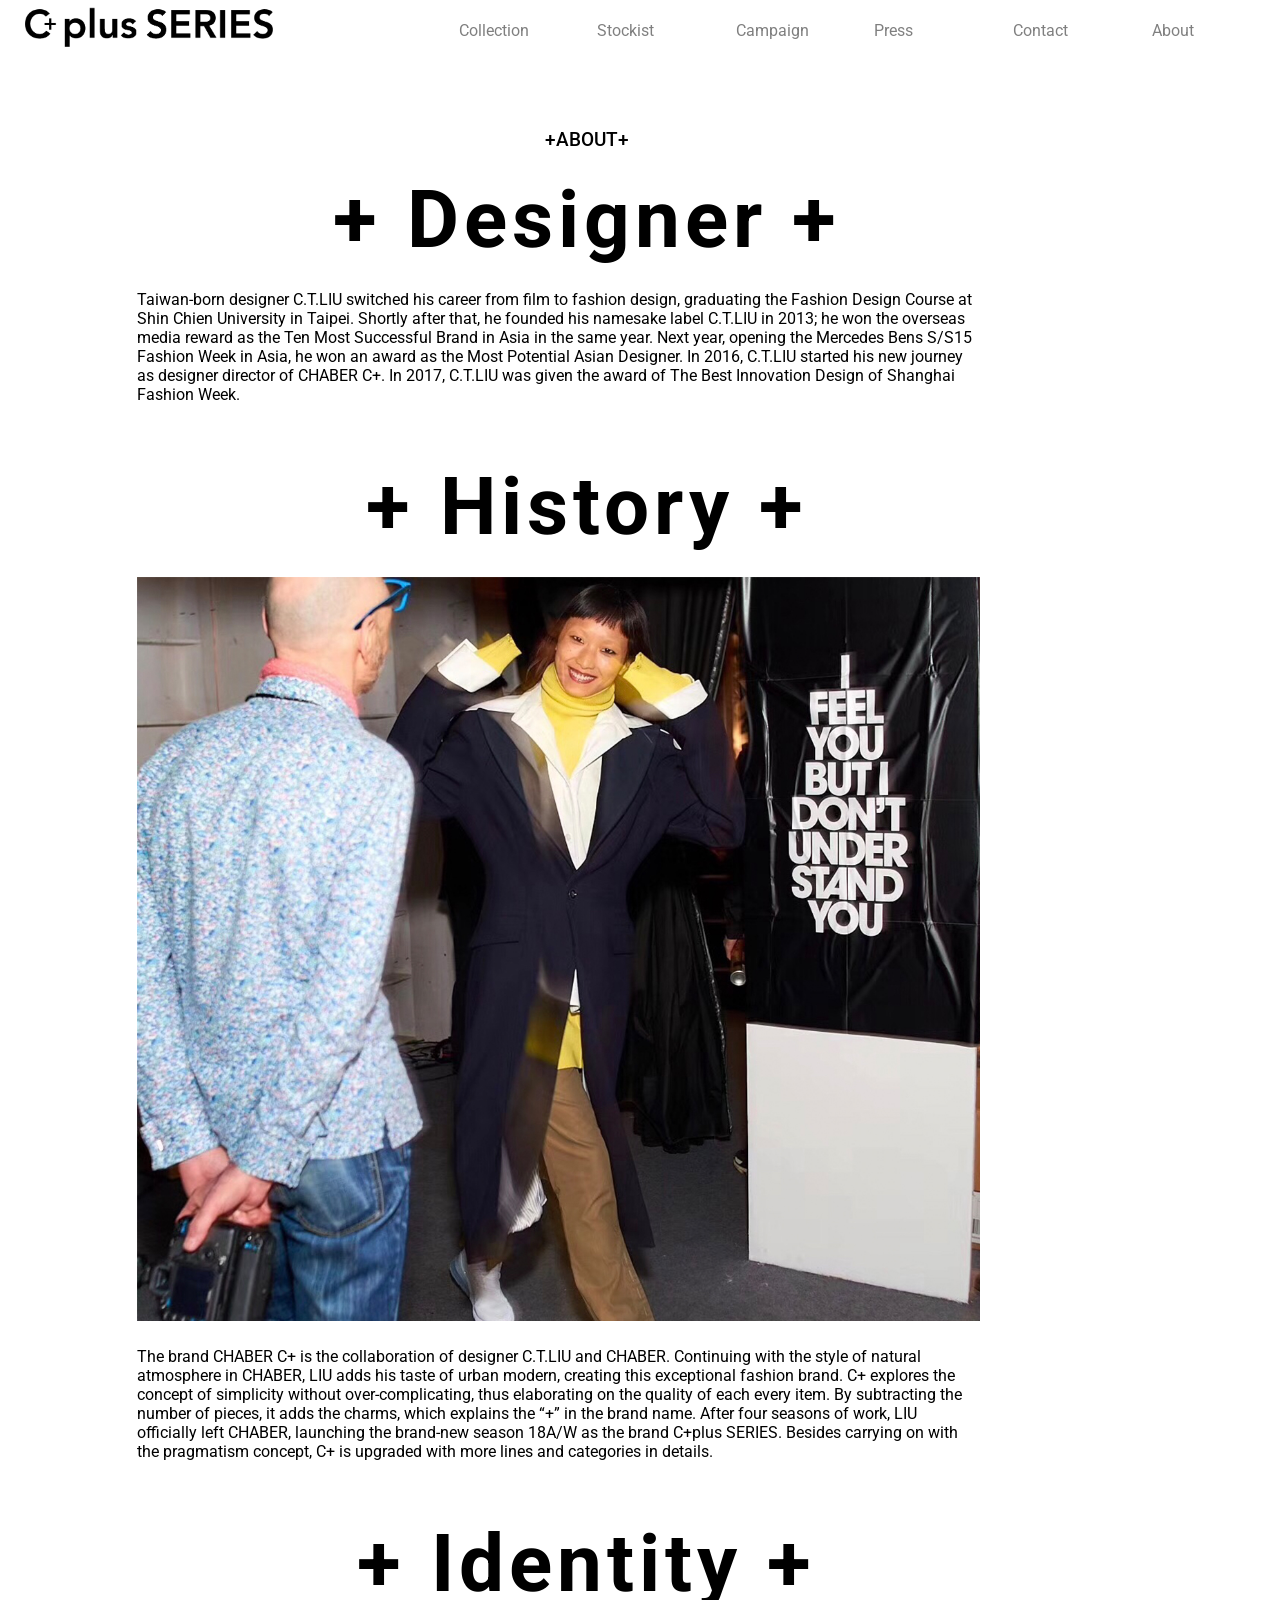
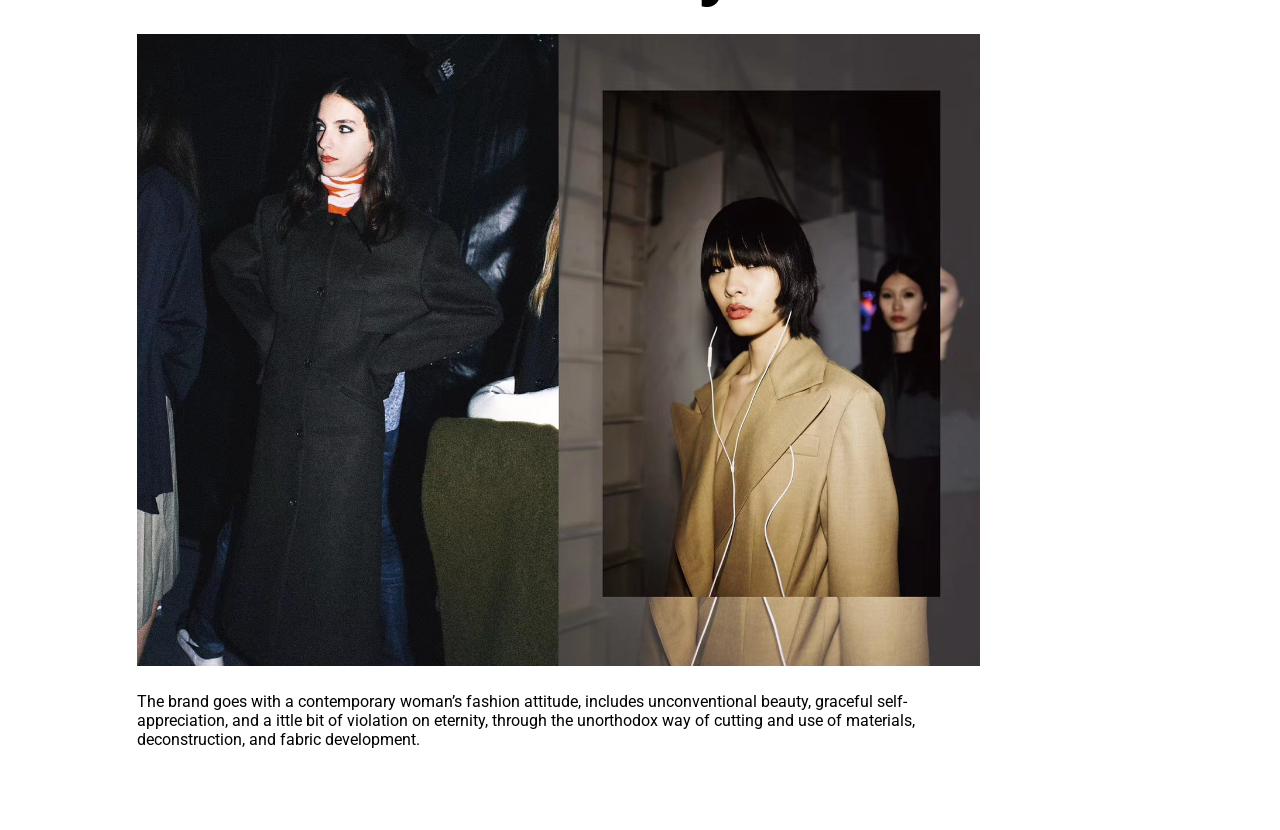
==== about.html @ 0f1c8e81 "0908 new repo" ====
<!doctype html>
<html lang="en">
<head>
  <title>c+plus Series</title>
  <link rel="icon" href="img/icon.png">
  <meta charset="utf-8">
  <meta name="viewport" content="width=device-width">
  <link rel="stylesheet" href="style-about.css">
  <script src="https://code.jquery.com/jquery-3.5.1.js" integrity="sha256-QWo7LDvxbWT2tbbQ97B53yJnYU3WhH/C8ycbRAkjPDc=" crossorigin="anonymous"></script>
  <link href="https://fonts.googleapis.com/css?family=Roboto:300,300i,400,400i,500,500i,700,700i,900,900i" rel="stylesheet">
  <script type="text/javascript" src="script-about.js"></script>
</head>

<body>
  <div class="topbar">
    <div class="col-4">
      <a href="index.html"><img id="logo" src="img/logo.png"></a>
    </div>
    <div class="col-1 collection">
      <a id="collection">Collection</a>
    <div class="dropdown1">
    <ul id="dd1">
      <li class="ddtag"><a href="animation.html">runway</a></li>
      <li class="ddtag"><a href="video.html">video</a></li>
      <li class="ddtag"><a href="lookbook.html">lookbook</a></li>
    </ul>
    </div>
    </div>
    <div class="col-1 topelement">
      <a href="stockist.html" id="stockist">Stockist</a>
    </div>
    <div class="col-1 topelement">
      <a href="campaign.html"id="campaign">Campaign</a>
    </div>
    <div class="col-1 topelement">
      <a href="press.html"id="press">Press</a>
    </div>
    <div class="col-1 topelement">
      <a href="contact.html"id="contact">Contact</a>
    </div>
    <div class="col-1 topelement">
      <a href="about.html"id="about">About</a>
    </div>
  </div>
  <!-- <div class="taglist">
    <ul id="tags">
    </ul>
  </div> -->

  <div class="content col-11">
    <div class="contactemail">
    <p id="maintitle">+ABOUT+</p>
    <p id="sectitle">+ Designer +</p>
    <p id="info">
      Taiwan-born designer C.T.LIU switched his career from film to fashion design,
      graduating the Fashion Design Course at Shin Chien University in Taipei.
      Shortly after that, he founded his namesake label C.T.LIU in 2013;
      he won the overseas media reward as the Ten Most Successful Brand in Asia in the same year.
      Next year, opening the Mercedes Bens S/S15 Fashion Week in Asia, he won an award as the Most Potential Asian Designer.
      In 2016, C.T.LIU started his new journey as designer director of CHABER C+.
      In 2017, C.T.LIU was given the award of The Best Innovation Design of Shanghai Fashion Week.
    </p>
    </div>
    <div class="contactemail">
    <p id="sectitle">+ History +</p>
    <img src="img/2-1.JPG">
    <p id="info">
      The brand CHABER C+ is the collaboration of designer C.T.LIU and CHABER.
      Continuing with the style of natural atmosphere in CHABER, LIU adds his taste of urban modern, creating this exceptional fashion brand.
      C+ explores the concept of simplicity without over-complicating, thus elaborating on the quality of each every item.
      By subtracting the number of pieces, it adds the charms, which explains the “+” in the brand name.
      After four seasons of work, LIU officially left CHABER, launching the brand-new season 18A/W as the brand C+plus SERIES.
      Besides carrying on with the pragmatism concept, C+ is upgraded with more lines and categories in details.
    </p>
  </div>
  <div class="contactemail">
  <p id="sectitle">+ Identity +</p>
  <img src="img/1-2.JPG">
  <p id="info">
     The brand goes with a contemporary woman’s fashion attitude, includes unconventional beauty, graceful self-appreciation,
     and a ittle bit of violation on eternity, through the unorthodox way of cutting and use of materials, deconstruction,
     and fabric development.
  </p>
</div>

  </div>

</body>
</html>
---- style-about.css ----
*{
  border: 0;
  margin: 0;
  padding: 0;
  box-sizing:border-box;
}
body{
font-family: 'Roboto', sans-serif;
}
@font-face {
    font-family: 'new_ciclefina';
    src: url('New_Cicle_Fina-webfont.eot');
    src: url('New_Cicle_Fina-webfont.eot?#iefix') format('embedded-opentype'),
         url('New_Cicle_Fina-webfont.woff2') format('woff2'),
         url('New_Cicle_Fina-webfont.woff') format('woff'),
         url('New_Cicle_Fina-webfont.ttf') format('truetype'),
         url('New_Cicle_Fina-webfont.svg#new_ciclefina') format('svg');
    font-weight: normal;
    font-style: normal;

}


@media screen {
.col-1 {width: 8.33%;}
.col-2 {width: 16.66%;}
.col-3 {width: 25%;}
.col-4 {width: 33.33%;}
.col-5 {width: 41.66%;}
.col-6 {width: 50%;}
.col-7 {width: 58.33%;}
.col-8 {width: 66.66%;}
.col-9 {width: 75%;}
.col-10 {width: 83.33%;}
.col-11 {width: 91.66%;}
.col-12 {width: 100%;}
.col-0 {width: 4.16%;}
[class*="col-"] {
    float: left;
    padding: 25px;
    /*border: 1px dashed rgba(255,0,0,0.3);*/
    height:100%;
    /*display: inline-block;*/
}

@-webkit-keyframes opacitychange1
{
from {opacity: 0;}
to {opacity: 1;}
}
@-webkit-keyframes opacitychange2
{
from {opacity: 0;}
to {opacity: .5;}
}
@-webkit-keyframes opacitychange3
{
from {opacity: 0;}
to {opacity: .8;}
}

.changeColor {
   background-color: white;
   transition: .5s all;
}

.topbar{
  position: fixed;
  width:100%;
  height:8%;
  z-index: 600;

}
.topbar a{
  /* font-family: 'new_ciclefina'; */
  font-size: 100%;
  text-decoration: none;
  color:black;
  position: fixed;
  transform: translateY(-40%);
}

.collection{
  width: 8.33%;
  padding-left:0;
  padding-right:0;
  margin-top: .35%;
  margin-left: 2.5%;
  text-align: left;
}

#collection{
    opacity:0.5;
   -webkit-animation: opacitychange2 4s;
}
#collection:hover{
    cursor: pointer;
    opacity: 1;
    font-size: 110%;
}

.dropdown1{
  z-index: 503;
  background-color: white;
  width: 120%;
  padding-top: 15%;
  padding-bottom: 0;
  padding-left: 10%;
  margin-top: 8%;
  opacity: 0.8;
  -webkit-animation: opacitychange3 1.5s;
}

.dropdown1 li{
  list-style-type:none;
  list-style-image: url(img/plus2.png);
  line-height: 2;
}

#dd1 a{
  font-weight: 300;
  font-size: 90%;
  color:black;
  float: left;
  opacity:1;
}
#dd1 a:hover{
  font-size:100%;
  opacity:1;
}

.topelement{
  width: 8.33%;
  padding-left:0;
  padding-right:0;
  margin-top: .35%;
  margin-left: 2.5%;
  text-align: left;
  opacity:0.5;
  -webkit-animation: opacitychange2 4s;
}

.topelement:hover{
  cursor: pointer;
  opacity: 1;
  font-size: 110%;
}
#logo{
  z-index: 502;
  width:33.33%;
  -webkit-animation: opacitychange1 2s;
}

.content{
  padding-top: 10%;
  z-index: -480;
  -webkit-animation: opacitychange1 1s;
}
.content img{
  width: 75%;
  margin-left: 10%;
  margin-bottom: 2%;
}
#maintitle{
  text-align: center;
  font-size:120%;
  font-weight: 500;
  margin-bottom: 2%;
}
#sectitle{
  text-align: center;
  font-size:500%;
  font-weight: 700;
  letter-spacing: 5px;
  margin-bottom: 2%;
}
#info{
  margin-bottom: 5%;
  padding-left: 10%;
  padding-right: 15%;
}
#info p{
  text-align: left;
  font-size: 100%;
  color:red;
  font-weight: 400;
}

.contactemail{
  margin-bottom:5%;
}
/* .topbar a:hover{
  border-bottom: 4px solid red;
  cursor:pointer;
} */

/* .gifs img:hover{
-webkit-filter: drop-shadow(0px 0px 3px blue);
filter: drop-shadow(0px 0px 3px blue);
} */


/* .taglist{
  z-index: 504;
  height: 100%;
}
.taglist a:hover{
  cursor: pointer;
}
.taglist{
  position: fixed;
  padding-right:28%;
  transform: translateX(95%);
  margin-top: 25%;
}

.taglist li{
  margin-bottom: 1%;
  list-style: none;
  opacity:0.2;
}

.taglist li:hover{
  opacity:1;
}
.social{
  width:2.8%;
} */
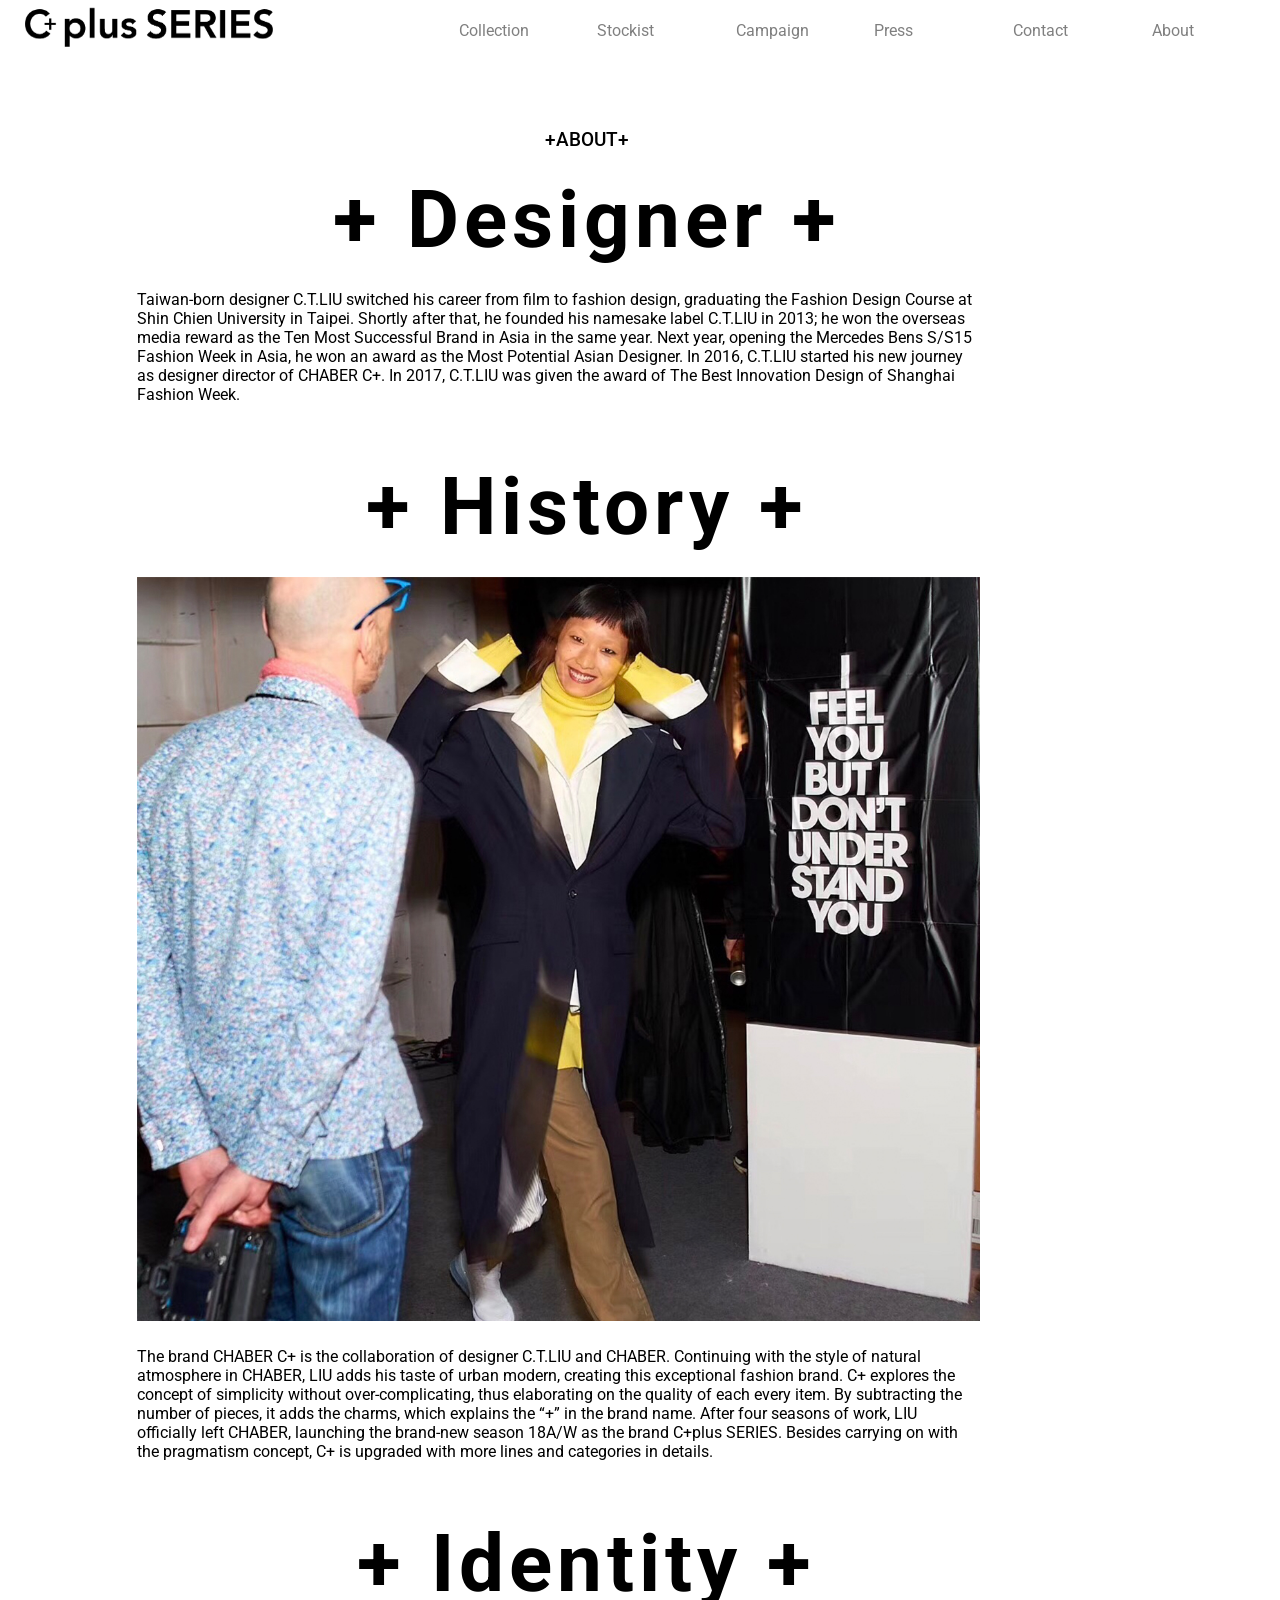
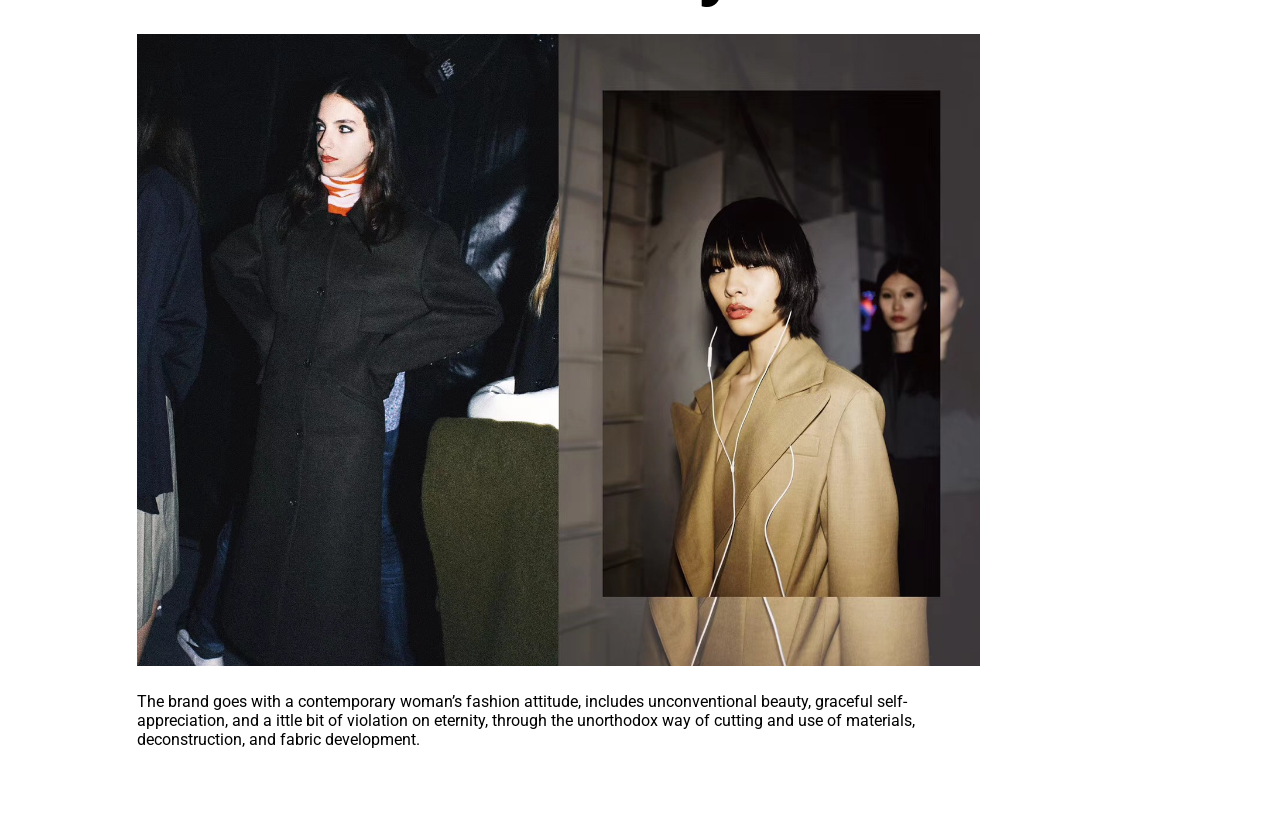
==== commit c7aeb798: "0918-21SS image update" ====
--- a/about.html
+++ b/about.html
@@ -6,7 +6,7 @@
   <meta charset="utf-8">
   <meta name="viewport" content="width=device-width">
   <link rel="stylesheet" href="style-about.css">
-  <script src="https://code.jquery.com/jquery-3.5.1.js" integrity="sha256-QWo7LDvxbWT2tbbQ97B53yJnYU3WhH/C8ycbRAkjPDc=" crossorigin="anonymous"></script>
+  <script src="jquery-3.5.1.min.js"></script>
   <link href="https://fonts.googleapis.com/css?family=Roboto:300,300i,400,400i,500,500i,700,700i,900,900i" rel="stylesheet">
   <script type="text/javascript" src="script-about.js"></script>
 </head>
--- a/style-about.css
+++ b/style-about.css
@@ -178,11 +178,10 @@
   margin-bottom: 5%;
   padding-left: 10%;
   padding-right: 15%;
+  text-decoration: center;
 }
 #info p{
-  text-align: left;
   font-size: 100%;
-  color:red;
   font-weight: 400;
 }
 
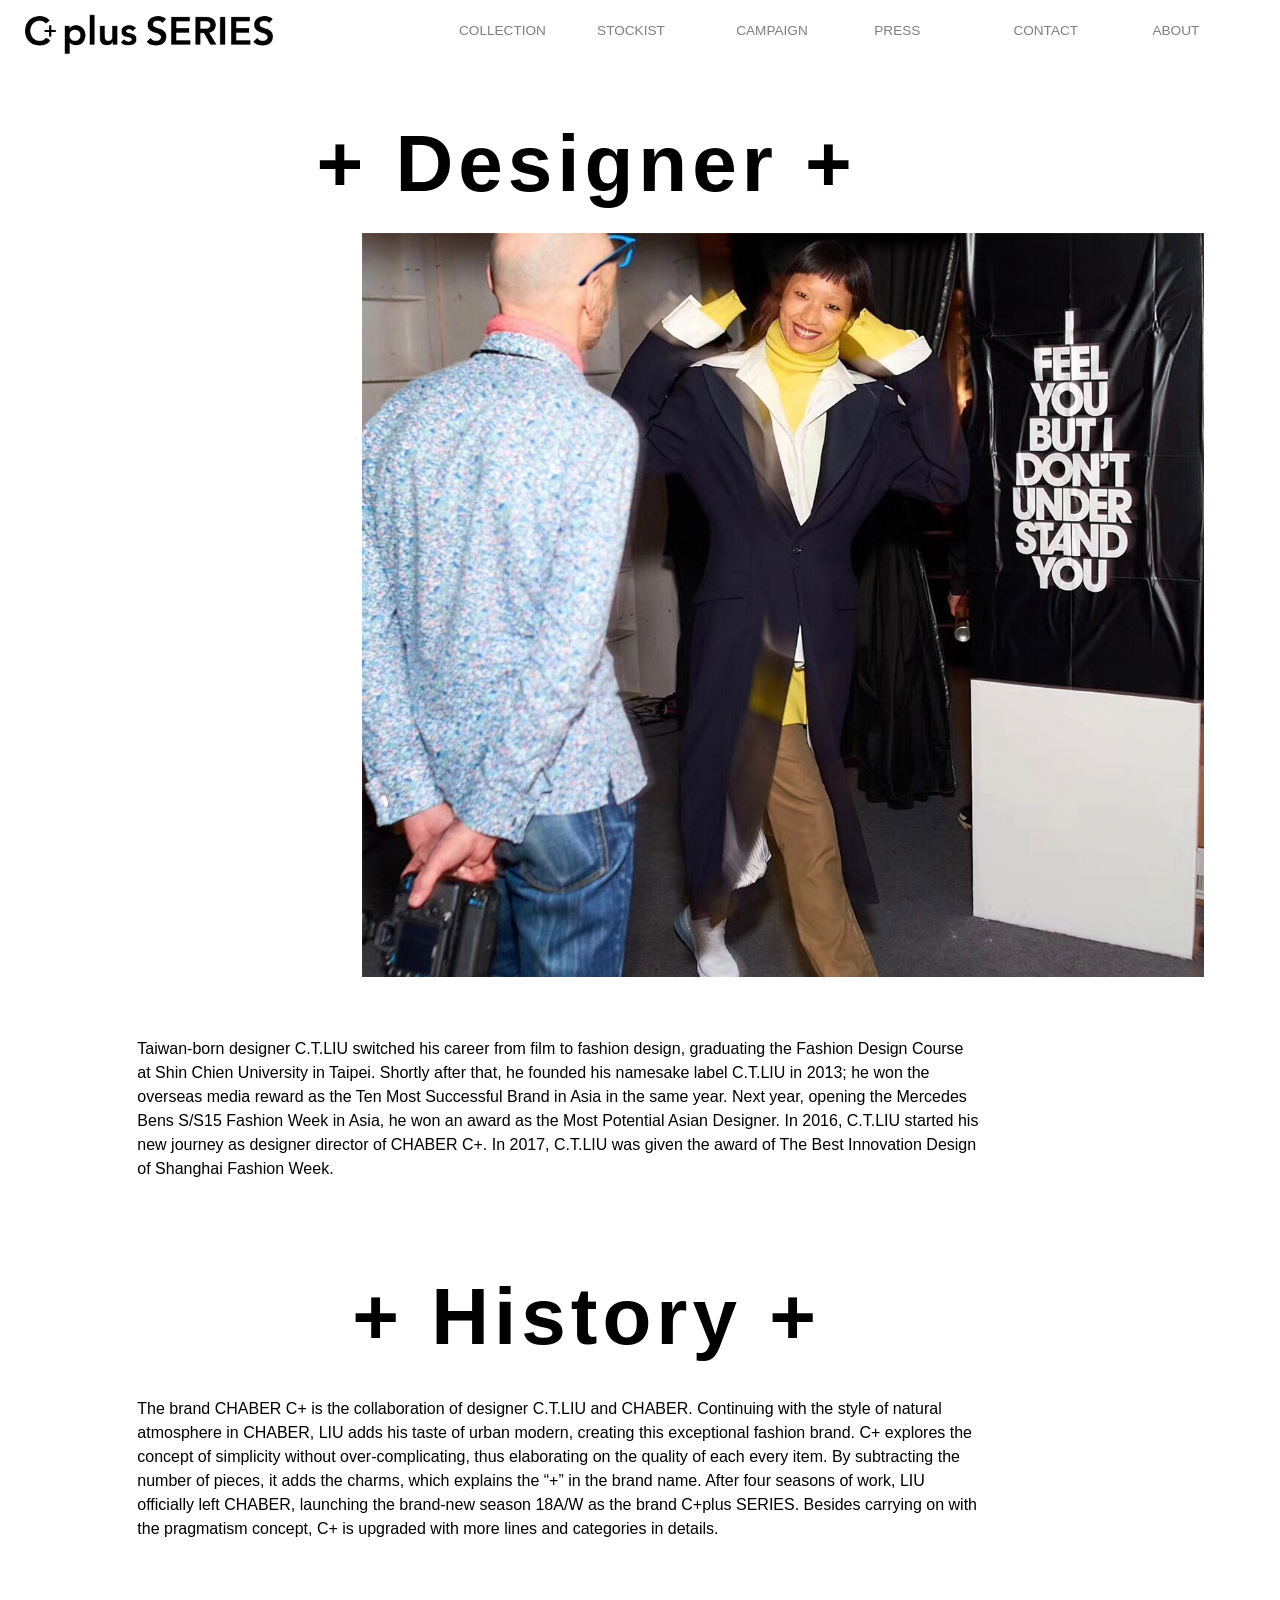
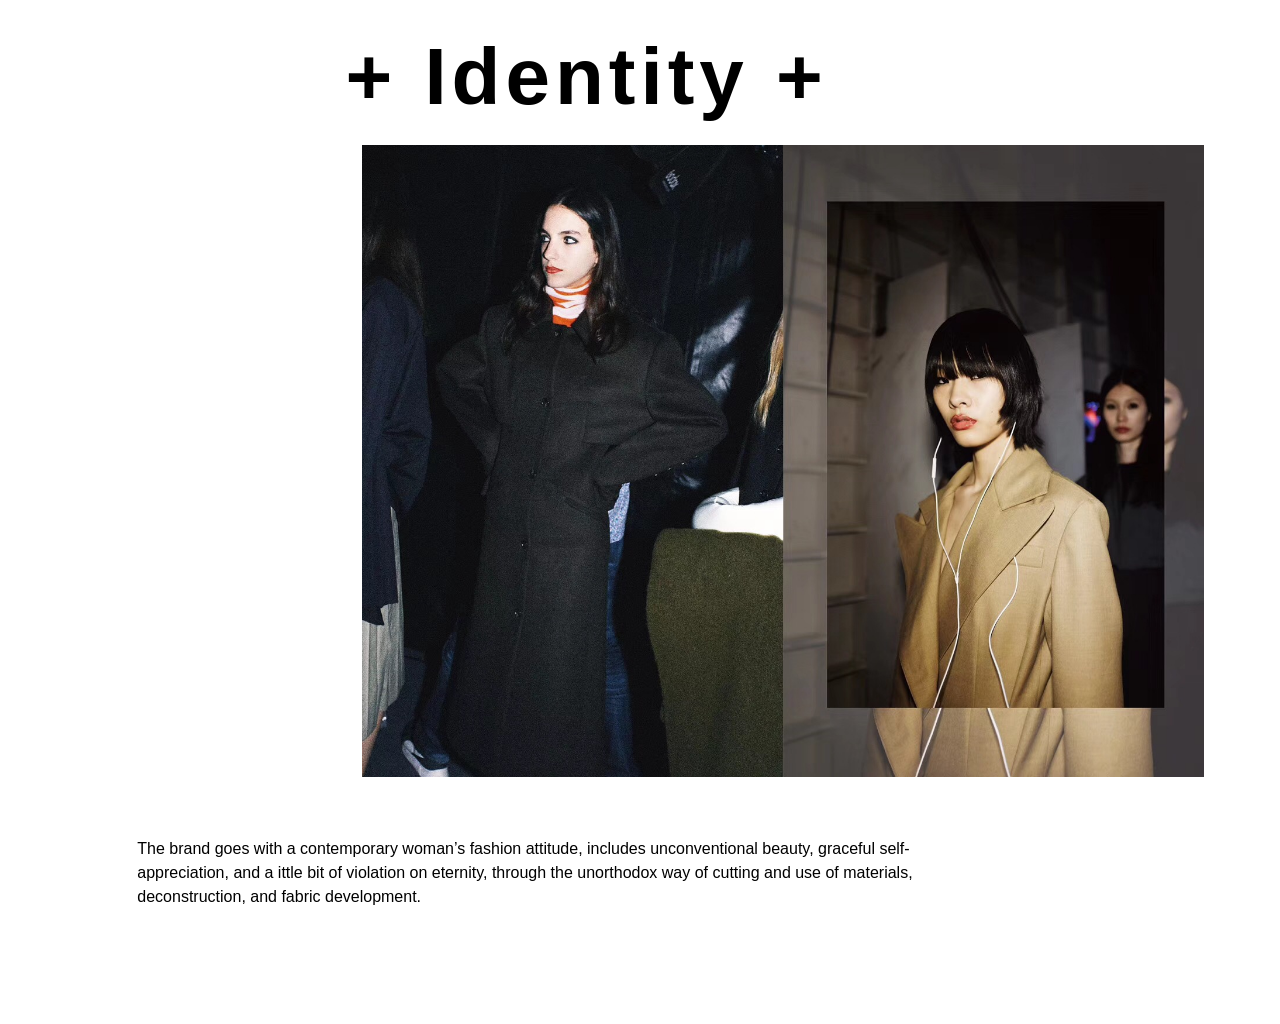
==== commit 6c596fea: "2021/09/08 update" ====
--- a/about.html
+++ b/about.html
@@ -7,7 +7,6 @@
   <meta name="viewport" content="width=device-width">
   <link rel="stylesheet" href="style-about.css">
   <script src="jquery-3.5.1.min.js"></script>
-  <link href="https://fonts.googleapis.com/css?family=Roboto:300,300i,400,400i,500,500i,700,700i,900,900i" rel="stylesheet">
   <script type="text/javascript" src="script-about.js"></script>
 </head>
 
@@ -17,7 +16,7 @@
       <a href="index.html"><img id="logo" src="img/logo.png"></a>
     </div>
     <div class="col-1 collection">
-      <a id="collection">Collection</a>
+      <a id="collection">COLLECTION</a>
     <div class="dropdown1">
     <ul id="dd1">
       <li class="ddtag"><a href="animation.html">runway</a></li>
@@ -27,19 +26,19 @@
     </div>
     </div>
     <div class="col-1 topelement">
-      <a href="stockist.html" id="stockist">Stockist</a>
+      <a href="stockist.html"id="stockist">STOCKIST</a>
     </div>
     <div class="col-1 topelement">
-      <a href="campaign.html"id="campaign">Campaign</a>
+      <a href="campaign.html"id="campaign">CAMPAIGN</a>
     </div>
     <div class="col-1 topelement">
-      <a href="press.html"id="press">Press</a>
+      <a href="press.html"id="press">PRESS</a>
     </div>
     <div class="col-1 topelement">
-      <a href="contact.html"id="contact">Contact</a>
+      <a href="contact.html"id="contact">CONTACT</a>
     </div>
     <div class="col-1 topelement">
-      <a href="about.html"id="about">About</a>
+      <a href="about.html"id="about">ABOUT</a>
     </div>
   </div>
   <!-- <div class="taglist">
@@ -49,8 +48,9 @@
 
   <div class="content col-11">
     <div class="contactemail">
-    <p id="maintitle">+ABOUT+</p>
+    <!-- <p id="maintitle">+ABOUT+</p> -->
     <p id="sectitle">+ Designer +</p>
+        <img src="img/2-1.JPG">
     <p id="info">
       Taiwan-born designer C.T.LIU switched his career from film to fashion design,
       graduating the Fashion Design Course at Shin Chien University in Taipei.
@@ -63,7 +63,6 @@
     </div>
     <div class="contactemail">
     <p id="sectitle">+ History +</p>
-    <img src="img/2-1.JPG">
     <p id="info">
       The brand CHABER C+ is the collaboration of designer C.T.LIU and CHABER.
       Continuing with the style of natural atmosphere in CHABER, LIU adds his taste of urban modern, creating this exceptional fashion brand.
--- a/style-about.css
+++ b/style-about.css
@@ -5,19 +5,21 @@
   box-sizing:border-box;
 }
 body{
-font-family: 'Roboto', sans-serif;
-}
+font-family: 'Montreal-medium', sans-serif;
+background-image: none;
+}
+
 @font-face {
-    font-family: 'new_ciclefina';
-    src: url('New_Cicle_Fina-webfont.eot');
-    src: url('New_Cicle_Fina-webfont.eot?#iefix') format('embedded-opentype'),
-         url('New_Cicle_Fina-webfont.woff2') format('woff2'),
-         url('New_Cicle_Fina-webfont.woff') format('woff'),
-         url('New_Cicle_Fina-webfont.ttf') format('truetype'),
-         url('New_Cicle_Fina-webfont.svg#new_ciclefina') format('svg');
-    font-weight: normal;
-    font-style: normal;
-
+  font-family: 'Montreal-regular';
+  src:
+    url('font/NeueMontreal-Regular.otf');
+    font-weight: regular;
+}
+@font-face {
+  font-family: 'Montreal-medium';
+  src:
+    url('font/NeueMontreal-medium.otf');
+    font-weight: ,medium;
 }
 
 
@@ -59,21 +61,18 @@
 to {opacity: .8;}
 }
 
-.changeColor {
-   background-color: white;
-   transition: .5s all;
-}
-
-.topbar{
-  position: fixed;
-  width:100%;
-  height:8%;
-  z-index: 600;
-
-}
+.welcome{
+  position: absolute;
+    top: 8%;
+    width: 100%;
+    height: 100%;
+    z-index: -500;
+    -webkit-animation: opacitychange1 2s;
+}
+/* .topbar */
+
 .topbar a{
-  /* font-family: 'new_ciclefina'; */
-  font-size: 100%;
+  font-size: .85em;
   text-decoration: none;
   color:black;
   position: fixed;
@@ -96,36 +95,31 @@
 #collection:hover{
     cursor: pointer;
     opacity: 1;
-    font-size: 110%;
+    font-size: .85em;
 }
 
 .dropdown1{
-  z-index: 503;
+  z-index: 505;
   background-color: white;
-  width: 120%;
-  padding-top: 15%;
-  padding-bottom: 0;
-  padding-left: 10%;
-  margin-top: 8%;
-  opacity: 0.8;
-  -webkit-animation: opacitychange3 1.5s;
+  position:fixed;
+  width: 200%;
+  padding-top: 1.5%;
+  padding-bottom: 1%;
+  padding-left: 5%;
+  margin-top: 2%;
+
 }
 
 .dropdown1 li{
   list-style-type:none;
-  list-style-image: url(img/plus2.png);
+  list-style-image: url(img/plus1.png);
   line-height: 2;
 }
 
 #dd1 a{
-  font-weight: 300;
-  font-size: 90%;
+  font-size: .85em;
   color:black;
   float: left;
-  opacity:1;
-}
-#dd1 a:hover{
-  font-size:100%;
   opacity:1;
 }
 
@@ -143,29 +137,26 @@
 .topelement:hover{
   cursor: pointer;
   opacity: 1;
-  font-size: 110%;
 }
 #logo{
   z-index: 502;
   width:33.33%;
+  margin-top:1.5%;
   -webkit-animation: opacitychange1 2s;
 }
-
 .content{
-  padding-top: 10%;
+  padding-top: 5%;
   z-index: -480;
   -webkit-animation: opacitychange1 1s;
 }
 .content img{
   width: 75%;
-  margin-left: 10%;
+  margin-left: 30%;
   margin-bottom: 2%;
 }
 #maintitle{
-  text-align: center;
-  font-size:120%;
-  font-weight: 500;
-  margin-bottom: 2%;
+  text-align: left;
+  font-size:1em;
 }
 #sectitle{
   text-align: center;
@@ -175,14 +166,13 @@
   margin-bottom: 2%;
 }
 #info{
-  margin-bottom: 5%;
+  margin-bottom: 8%;
+  margin-top:3%;
   padding-left: 10%;
   padding-right: 15%;
   text-decoration: center;
-}
-#info p{
-  font-size: 100%;
-  font-weight: 400;
+  font-size: 1em;
+  line-height:1.5;
 }
 
 .contactemail{
